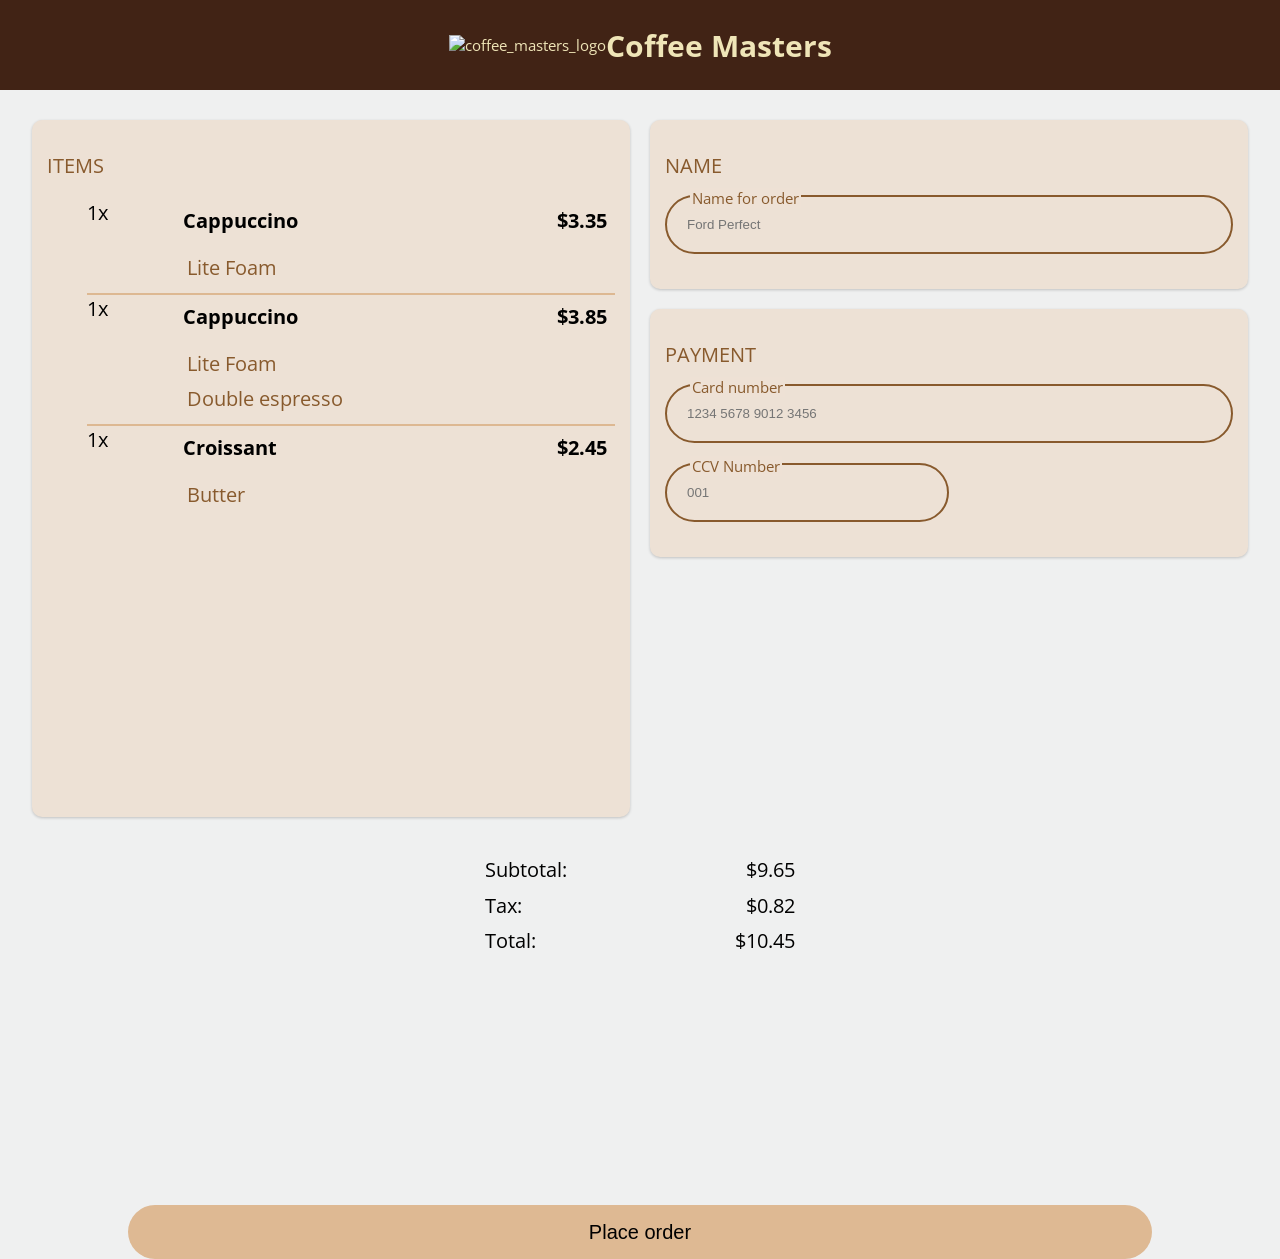
==== index.html @ 52161127 "just commit" ====
<!DOCTYPE html>
<html lang="en">

<head>
    <meta charset="UTF-8">
    <meta http-equiv="X-UA-Compatible" content="IE=edge">
    <meta name="viewport" content="width=device-width, initial-scale=1.0">
    <title>Checkout</title>
    <link rel="stylesheet" href="style.css">
    </link>
    <link rel="preconnect" href="https://fonts.googleapis.com" />
    <link rel="preconnect" href="https://fonts.gstatic.com" crossorigin />
    <link href="https://fonts.googleapis.com/css2?family=Open+Sans:wght@400;700&display=swap" rel="stylesheet" />

</head>

<body class="checkout-page">

    <header>
        <img class="app-logo" src="https://btholt.github.io/complete-intro-to-web-dev-v3/images/coffee_masters_logo.png"
            alt="coffee_masters_logo">
        <h1 class="app-name">Coffee Masters</h1>
    </header>

    <main class="checkout-form">

        <form class="items-container box">
            <h2 class="box-title">ITEMS</h2>
            <ul class="items">
                <li class="item">
                    <div class="item-quantity">1x</div>
                    <div class="item-name">Cappuccino</div>
                    <div class="item-price">$3.35</div>
                    <ul class="item-attributes-list">
                        <li class="item-attribute">Lite Foam</li>
                    </ul>
                </li>
                <li class="item">
                    <div class="item-quantity">1x</div>
                    <div class="item-name">Cappuccino</div>
                    <div class="item-price">$3.85</div>
                    <ul class="item-attributes-list">
                        <li class="item-attribute">Lite Foam</li>
                        <li class="item-attribute">Double espresso</li>
                    </ul>
                </li>
                <li class="item">
                    <div class="item-quantity">1x</div>
                    <div class="item-name">Croissant</div>
                    <div class="item-price">$2.45</div>
                    <ul class="item-attributes-list">
                        <li class="item-attribute">Butter</li>
                    </ul>

                </li>
            </ul>
        </form>

        <div class="name-container box">
            <h2 class="box-title">NAME</h2>
            <div class="input-group">
                <label for="name-for-order" class="name-for-order label">Name for order</label>
                <input id="name-for-order" class="name-for-order input" type="text" placeholder="Ford Perfect" />
            </div>
        </div>
        <div class="payment">
            <div class="payment-container box">
                <h2 class="box-title">PAYMENT</h2>
                <div class="input-group">
                    <label for="card-number" class="card-number label">Card number</label>
                    <input id="card-number" class="card-number input" type="number" placeholder="1234 5678 9012 3456" />
                </div>

                <div class="input-group half-width">
                    <label for="ccv-number" class="ccv-number label">CCV Number</label>
                    <input type="number" class="ccv-number input" placeholder="001" maxlength="3" />
                </div>
            </div>
        </div>
        <table class="checkout-container">

            <tr class="checkout-container-item">
                <th scope="row" class="checkout-container-item-text">Subtotal</th>
                <td class="checkout-container-item-quantity">9.65</td>
            </tr>

            <tr class="checkout-container-item">
                <th scope="row" class="checkout-container-item-text">Tax</th>
                <td class="checkout-container-item-quantity">0.82</td>
            </tr>

            <tr class="checkout-container-item">
                <th scope="row" class="checkout-container-item-text">Total</th>
                <td class="checkout-container-item-quantity">10.45</td>
            </tr>

        </table>

    </main>


    <button class="place-order" type="button">Place order</button>


</body>


</html>
---- style.css ----
/* Reset Styles */

html {
    height: 100%;
}

* {
    box-sizing: border-box;
}

img,
video,
object {
    max-width: 100%;
    max-height: 100%;
}

/* css Variables */

:root {
    --container-bg-color: #EDE1D5;
    --box-bg-color: #EEE1D5;
}


body {
    margin: 0;
    padding: 0;
    background-color: #EFF0F0;
    font-family: 'Open Sans', sans-serif;
    font-size: 20px;
}

/* Grid Layouts */

.checkout-page {
    row-gap: 30px;
    column-gap: 30px;
    display: grid;
    grid-template-areas:
        "header   header"
        "main main"
        "place-order  place-order";

}

.checkout-form {
    display: grid;
    grid-template-areas:
        "items-container      name-container"
        "items-container      payment-container"
        "checkout-container   checkout-container";
    grid-template-rows: 1fr 4fr 1fr;
    margin: 0 auto;
    width: 95%;
    height: 80%;
}

header {
    display: flex;
    justify-content: center;
    align-items: center;
    grid-area: header;
    background-color: #412315;
    border: none;
    text-align: center;
    font-weight: normal;
    font-size: 15px;
    color: #EFE5B7;
    height: 10vh;
    padding: 10px 0 10px 0;

}

.logo {
    height: 15px;
    position: relative;
    top: 10px;
}

main {
    grid-area: main;
    display: grid;
    grid-template-columns: 1fr 1fr;
    row-gap: 20px;
    column-gap: 20px;
}

/* Direct Child Syntax */
body>main>form>ul>li {
    display: flex;
}

.box {
    background-color: var(--box-bg-color);
    border-radius: 5px;
    box-shadow: 0 1px 3px rgb(0 0 0 / 0.2);
    padding: 15px 15px 15px 15px;
}

.box-title {
    color: #885a2d;
    font-weight: normal;
    font-size: 20px;
}

/* Items Container*/

.items-container {
    grid-area: items-container;
    background-color: var(--container-bg-color);
    border-radius: 10px;
}

.item {
    border-bottom: 2px solid #DDB892;
    display: grid;
    grid-template-areas:
        "quantity name price"
        "quantity attribute price";
    grid-template-columns: 1fr 4fr 1fr;

}

.item:last-child {
    border-bottom: none;
}

.item-quantity {
    grid-area: quantity;
}

.item-name {
    grid-area: name;
    font-weight: bold;
    padding: 8px;

}

.item-price {
    grid-area: price;
    margin-left: auto;
    font-weight: bold;
    padding: 8px;
}

.item-attributes-list {
    list-style: none;
    padding: 8px;
}

.item-attribute {
    grid-area: attribute;
    color: #885a2d;
    padding: 4px;
}

/* Name&Payment container layout*/


.name-container {
    grid-area: name-container;
    background-color: var(--container-bg-color);
    border-radius: 10px;
}

.payment-container {
    grid-area: payment-container;
    background-color: var(--container-bg-color);
    border-radius: 10px;
}

.input-group {
    position: relative;
    display: inline-block;
    width: 100%;
}

.input {
    background-color: rgba(0, 0, 0, 0);
    border: 2px #885a2d solid;
    padding: 20px;
    border-radius: 100px;
    width: 100%;
    margin-bottom: 20px;
}

.half-width {
    width: 50%;
}


.label {
    background-color: var(--box-bg-color);
    color: #885a2d;
    font-size: 15px;
    position: absolute;
    left: 25px;
    top: -7px;
    padding: 0 2px;
}

/* Chechout container*/

.checkout-container {
    grid-area: checkout-container;
    margin: 1vh 50vh 0 50vh;
    padding: 5px 0;


}

.checkout-container-item-text {
    font-weight: normal;
}

.checkout-container-item-text:last-child {
    font-weight: bold;
}

.checkout-container-item-text::after {
    content: ":";
}

.checkout-container-item-quantity::before {
    content: "$"
}

.checkout-container-item-text {
    text-align: left;
    min-width: 200px;
}

.checkout-container-item-quantity {
    text-align: right;
}

/* Place order buttom */
.place-order {
    grid-area: place-order;
    background-color: #DEB993;
    border: none;
    text-align: center;
    border-radius: 3vh;
    margin: 0 10%;
    padding: 10px 0 10px 0;
    height: 6vh;
    font-size: 20px;
}
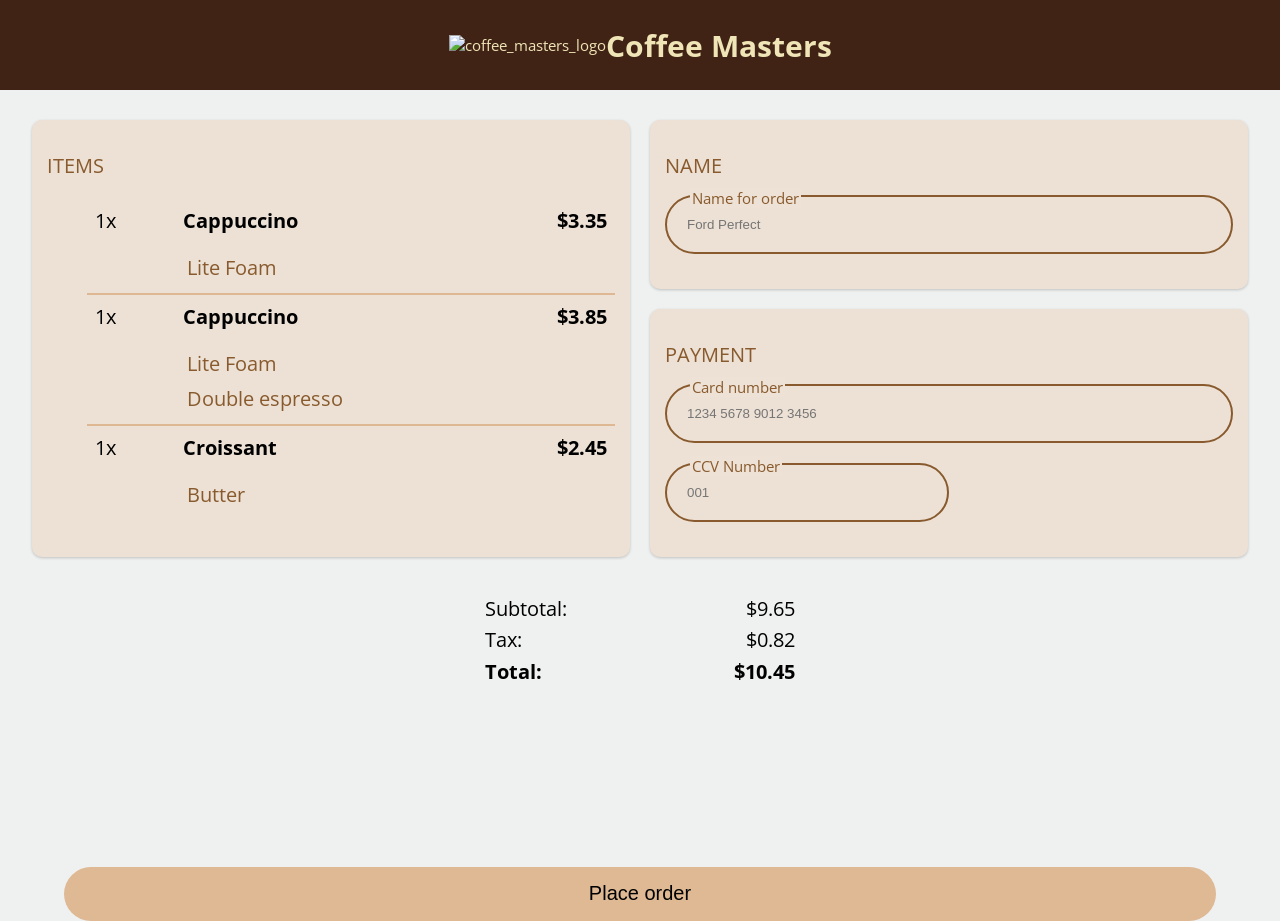
==== commit a8c376e3: "Ultimate layout" ====
--- a/index.html
+++ b/index.html
@@ -90,8 +90,8 @@
             </tr>
 
             <tr class="checkout-container-item">
-                <th scope="row" class="checkout-container-item-text">Total</th>
-                <td class="checkout-container-item-quantity">10.45</td>
+                <th scope="row" class="checkout-container-item-text bold-thtd">Total</th>
+                <td class="checkout-container-item-quantity bold-thtd">10.45</td>
             </tr>
 
         </table>
--- a/style.css
+++ b/style.css
@@ -12,7 +12,7 @@
 video,
 object {
     max-width: 100%;
-    max-height: 100%;
+    max-height: 50%;
 }
 
 /* css Variables */
@@ -50,7 +50,7 @@
         "items-container      name-container"
         "items-container      payment-container"
         "checkout-container   checkout-container";
-    grid-template-rows: 1fr 4fr 1fr;
+    grid-template-rows: 1fr 2fr 1fr;
     margin: 0 auto;
     width: 95%;
     height: 80%;
@@ -128,6 +128,7 @@
 
 .item-quantity {
     grid-area: quantity;
+    padding: 8px;
 }
 
 .item-name {
@@ -235,6 +236,11 @@
     text-align: right;
 }
 
+.bold-thtd {
+    font-weight: bold;
+}
+
+
 /* Place order buttom */
 .place-order {
     grid-area: place-order;
@@ -242,7 +248,7 @@
     border: none;
     text-align: center;
     border-radius: 3vh;
-    margin: 0 10%;
+    margin: 0 5%;
     padding: 10px 0 10px 0;
     height: 6vh;
     font-size: 20px;
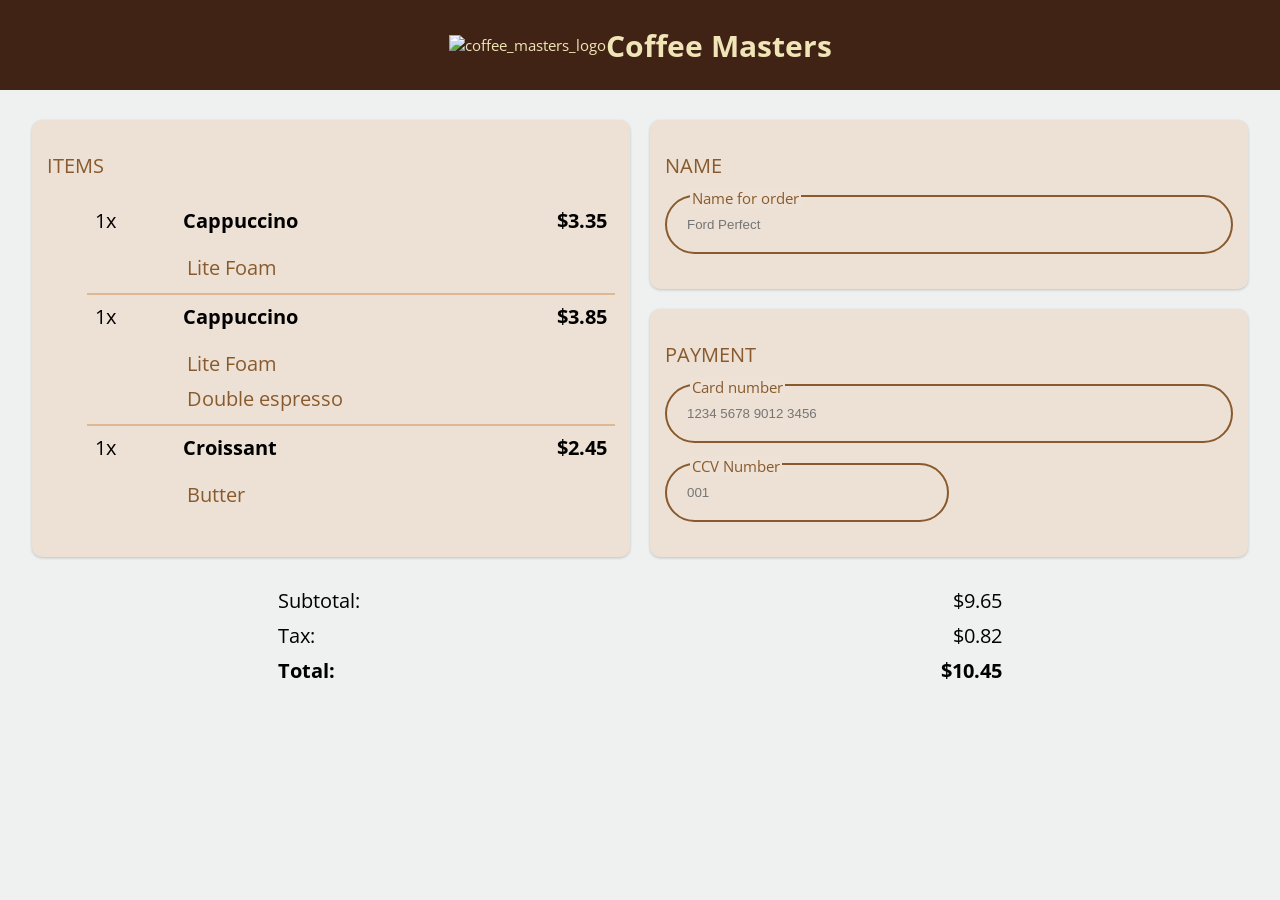
==== commit 960fe3ac: "Design Responsive" ====
--- a/index.html
+++ b/index.html
@@ -99,7 +99,9 @@
     </main>
 
 
-    <button class="place-order" type="button">Place order</button>
+    <div class="mobile-only flex-central">
+        <button class="place-order" type="button">Place order</button>
+    </div>
 
 
 </body>
--- a/style.css
+++ b/style.css
@@ -205,7 +205,7 @@
 
 .checkout-container {
     grid-area: checkout-container;
-    margin: 1vh 50vh 0 50vh;
+    margin: 0 20%;
     padding: 5px 0;
 
 
@@ -252,4 +252,48 @@
     padding: 10px 0 10px 0;
     height: 6vh;
     font-size: 20px;
+}
+
+
+/* Small devices */
+@media screen and (max-width: 767px) {
+
+
+    body.checkout-page,
+    main.checkout-form {
+        display: block;
+    }
+
+    .flex-central {
+        display: flex;
+        justify-content: center;
+    }
+
+    .place-order {
+        padding: 10px;
+    }
+
+    .checkout-form .items-container,
+    .checkout-form .name-container,
+    .checkout-form .payment-container {
+        margin: 1rem;
+    }
+
+
+}
+
+/* Medium-Large devices */
+@media screen and (min-width: 768px) {
+    .mobile-only {
+        display: none;
+    }
+
+}
+
+/* Very Large Devices */
+@media screen and (min-width: 1400px) {
+    .checkout-form {
+        width: 80%;
+    }
+
 }
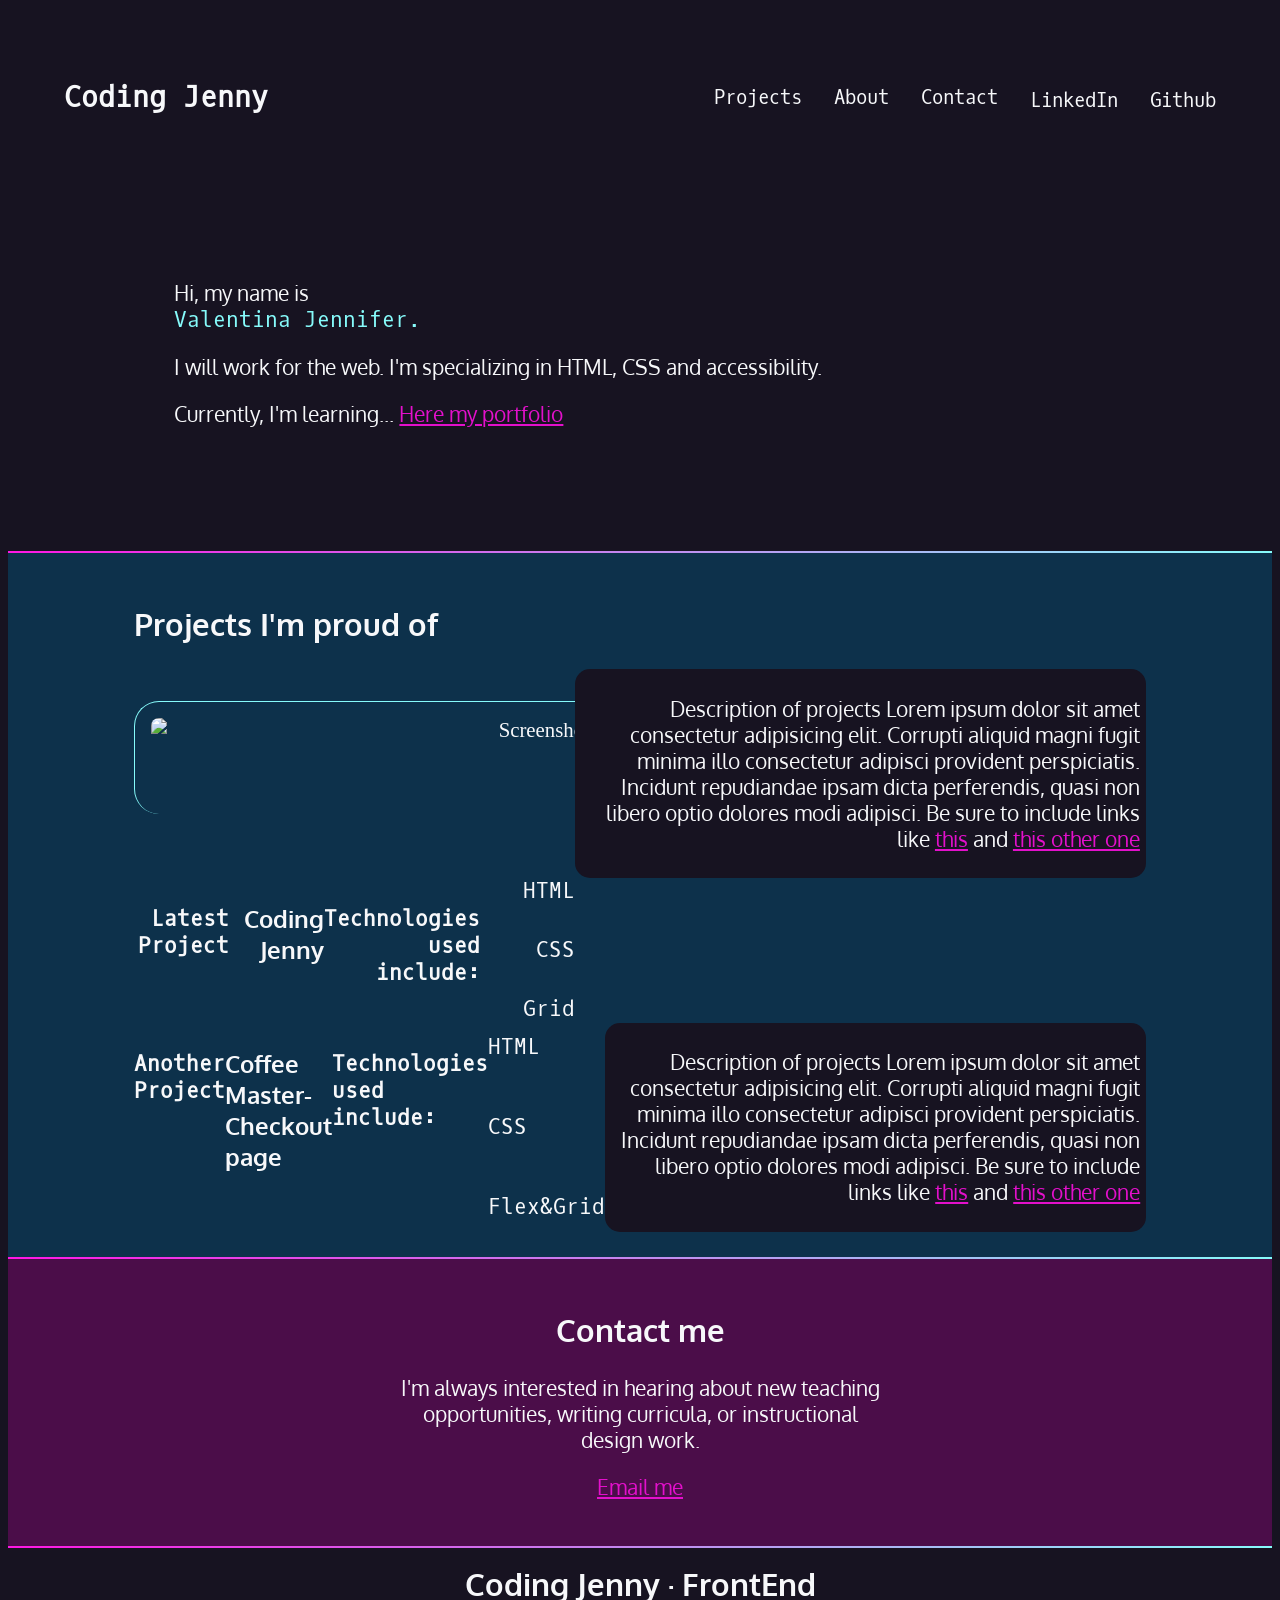
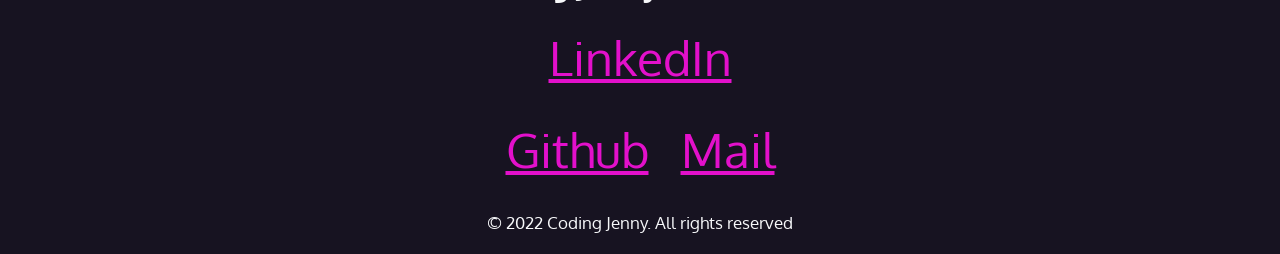
==== commit 4aa4f0f3: "folder check and grid started" ====
--- a/index.html
+++ b/index.html
@@ -5,106 +5,156 @@
     <meta charset="UTF-8">
     <meta http-equiv="X-UA-Compatible" content="IE=edge">
     <meta name="viewport" content="width=device-width, initial-scale=1.0">
-    <title>Checkout</title>
-    <link rel="stylesheet" href="style.css">
+    <title>codingjenny</title>
+    <link rel="stylesheet" href="portfolioexercise.css">
     </link>
     <link rel="preconnect" href="https://fonts.googleapis.com" />
     <link rel="preconnect" href="https://fonts.gstatic.com" crossorigin />
-    <link href="https://fonts.googleapis.com/css2?family=Open+Sans:wght@400;700&display=swap" rel="stylesheet" />
+    <link href="https://fonts.googleapis.com/css2?family=Oxygen&family=Oxygen+Mono&display=swap" rel="stylesheet" />
+    <script src="https://kit.fontawesome.com/62a38ec1a6.js" crossorigin="anonymous"></script>
 
 </head>
 
-<body class="checkout-page">
+<body>
+    <header>
+        <nav class="navbar">
+            <ul class="navbar-list">
+                <li>
+                    <h1 class="navbar-title a"> <a href="portfolioexercise.html">
+                            <span class="fas fa-code" aria-hidden="true"></span>
+                            <span>Coding Jenny</span>
+                        </a> </h1>
+                </li>
 
-    <header>
-        <img class="app-logo" src="https://btholt.github.io/complete-intro-to-web-dev-v3/images/coffee_masters_logo.png"
-            alt="coffee_masters_logo">
-        <h1 class="app-name">Coffee Masters</h1>
+                <br class="sm-only" />
+
+                <li><a class="b" href="">Projects</a></li>
+                <li><a class="c" href="">About</a></li>
+                <li><a class="d" href="">Contact</a></li>
+
+                <br class="sm-only" />
+
+                <li><a class="e" href="https://www.linkedin.com/in/jennifer-valentina-carpanese-2228b238/"><span
+                            class="fab fa-linkedin" aria-hidden="true"></span>
+                        <span class="sr-only">LinkedIn</span></a></li>
+                <li><a class="f" href="https://github.com/coding-jenny"><span class="fab fa-github-square"
+                            aria-hidden="true"></span>
+                        <span class="sr-only">Github</span></a></li>
+
+            </ul>
+
+        </nav>
     </header>
+    <main>
+        <section class="intro-box">
+            <p class="intro">
+                Hi, my name is <br> <span class="intro-name"> Valentina Jennifer. </span>
+            </p>
+            <p> I will work for the web.
 
-    <main class="checkout-form">
+                I'm specializing in HTML, CSS and accessibility.</p>
 
-        <form class="items-container box">
-            <h2 class="box-title">ITEMS</h2>
-            <ul class="items">
-                <li class="item">
-                    <div class="item-quantity">1x</div>
-                    <div class="item-name">Cappuccino</div>
-                    <div class="item-price">$3.35</div>
-                    <ul class="item-attributes-list">
-                        <li class="item-attribute">Lite Foam</li>
+            <p> Currently, I'm learning... <a href="">Here my portfolio</a>
+
+            </p>
+        </section>
+
+        <div class="gradient"></div>
+        <div class="projects-div">
+            <section class="projects">
+                <h2 class="projects-h2"> Projects I'm proud of</h2>
+                <article>
+                    <h4>Latest Project</h4>
+                    <h3>Coding Jenny </h3>
+                    <div class="projects-box">
+                        <p>
+                            Description of projects Lorem ipsum dolor sit amet consectetur adipisicing elit. Corrupti
+                            aliquid
+                            magni fugit minima illo consectetur adipisci provident perspiciatis. Incidunt repudiandae
+                            ipsam
+                            dicta perferendis, quasi non libero optio dolores modi adipisci.
+                            Be sure to include links like <a href="#">this</a> and <a href="#">this other one</a> </p>
+                    </div>
+                    <h4>Technologies used include:
+                    </h4>
+                    <ul class="tecnologies-list">
+                        <li>HTML</li>
+                        <li>CSS</li>
+                        <li>Grid</li>
                     </ul>
-                </li>
-                <li class="item">
-                    <div class="item-quantity">1x</div>
-                    <div class="item-name">Cappuccino</div>
-                    <div class="item-price">$3.85</div>
-                    <ul class="item-attributes-list">
-                        <li class="item-attribute">Lite Foam</li>
-                        <li class="item-attribute">Double espresso</li>
-                    </ul>
-                </li>
-                <li class="item">
-                    <div class="item-quantity">1x</div>
-                    <div class="item-name">Croissant</div>
-                    <div class="item-price">$2.45</div>
-                    <ul class="item-attributes-list">
-                        <li class="item-attribute">Butter</li>
+                    <img src="https://lh3.googleusercontent.com/rPcFzL34IyX0WUvk9E2Ic1dAJk3mY8CtU96shrj-kqPTDkHu4dm7dyndT4kUdK59gfPx3Ai0OE4q1ebEJytL8-RvwspwI_8pp1qiTCCLKPYecvxqx_gBCiU8V3uTu05Xc-Lqore_XTg=w2400"
+                        alt="Screenshot of the page">
+
+                </article>
+
+                <article class="reverse-article">
+                    <h4>Another Project</h4>
+                    <h3>Coffee Master- Checkout page </h3>
+                    <div class="projects-box">
+                        <p>
+                            Description of projects Lorem ipsum dolor sit amet consectetur adipisicing elit. Corrupti
+                            aliquid
+                            magni fugit minima illo consectetur adipisci provident perspiciatis. Incidunt repudiandae
+                            ipsam
+                            dicta perferendis, quasi non libero optio dolores modi adipisci.
+                            Be sure to include links like <a href="#">this</a> and <a href="#">this other one</a> </p>
+                    </div>
+                    <h4>Technologies used include:
+                    </h4>
+                    <ul class="tecnologies-list">
+                        <li>HTML</li>
+                        <li>CSS</li>
+                        <li>Flex&Grid</li>
                     </ul>
 
-                </li>
-            </ul>
-        </form>
 
-        <div class="name-container box">
-            <h2 class="box-title">NAME</h2>
-            <div class="input-group">
-                <label for="name-for-order" class="name-for-order label">Name for order</label>
-                <input id="name-for-order" class="name-for-order input" type="text" placeholder="Ford Perfect" />
-            </div>
+                </article>
+
+            </section>
         </div>
-        <div class="payment">
-            <div class="payment-container box">
-                <h2 class="box-title">PAYMENT</h2>
-                <div class="input-group">
-                    <label for="card-number" class="card-number label">Card number</label>
-                    <input id="card-number" class="card-number input" type="number" placeholder="1234 5678 9012 3456" />
+        <div class="gradient"></div>
+        <div class="contact-div">
+            <section class="contact-box">
+
+                <div>
+                    <h2 class="contact-title">Contact me</h2>
+
+                    <p class="contact-text"> I'm always interested in hearing about new teaching opportunities, writing
+                        curricula,
+                        or instructional design work.</p>
+                    <p class="contact-email"> <a href="mailto:valejenni@gmail.com ">Email me</a></p>
                 </div>
+            </section>
+        </div>
 
-                <div class="input-group half-width">
-                    <label for="ccv-number" class="ccv-number label">CCV Number</label>
-                    <input type="number" class="ccv-number input" placeholder="001" maxlength="3" />
-                </div>
-            </div>
-        </div>
-        <table class="checkout-container">
 
-            <tr class="checkout-container-item">
-                <th scope="row" class="checkout-container-item-text">Subtotal</th>
-                <td class="checkout-container-item-quantity">9.65</td>
-            </tr>
-
-            <tr class="checkout-container-item">
-                <th scope="row" class="checkout-container-item-text">Tax</th>
-                <td class="checkout-container-item-quantity">0.82</td>
-            </tr>
-
-            <tr class="checkout-container-item">
-                <th scope="row" class="checkout-container-item-text bold-thtd">Total</th>
-                <td class="checkout-container-item-quantity bold-thtd">10.45</td>
-            </tr>
-
-        </table>
 
     </main>
+    <div class="gradient"></div>
+    <footer class="footer-box">
+        <h2 class="footer-title"> Coding Jenny &middot; FrontEnd</h2>
+
+        <ul class="footer-list">
+
+            <li><a href="https://www.linkedin.com/in/jennifer-valentina-carpanese-2228b238/"><span
+                        class="fab fa-linkedin" aria-hidden="true"></span>
+                    <span class="sr-only">LinkedIn</span></a></li>
+
+            <li><a href="https://github.com/coding-jenny"><span class="fab fa-github-square" aria-hidden="true"></span>
+                    <span class="sr-only">Github</span></a></li>
+
+            <li><a href="mailto:valejenni@gmail.com"><span class="fa-solid fa-envelope" aria-hidden="true"></span>
+                    <span class="sr-only">Mail</span></a></li>
 
 
-    <div class="mobile-only flex-central">
-        <button class="place-order" type="button">Place order</button>
-    </div>
 
+
+        </ul>
+
+        <p> <small> &copy; 2022 Coding Jenny. All rights reserved </small></p>
+
+    </footer>
 
 </body>
 
-
 </html>
--- a/portfolioexercise.css
+++ b/portfolioexercise.css
@@ -0,0 +1,273 @@
+/*root and var declared*/
+:root {
+    --black: #171321;
+    --dkblue: #0d314b;
+    --plum: #4b0d49;
+    --hotmag: #ff17e4;
+    --magenta: #e310cb;
+    --aqua: #86fbfb;
+    --white: #f7f8fa;
+    --font-size: 1.3rem;
+    --mono: "Oxygen mono", monospace;
+    --sans: Oxygen, sans-serif;
+}
+
+/*border box model*/
+html {
+    box-sizing: border-box;
+}
+
+
+
+/* generic styles for the page */
+
+nav ul {
+    list-style: none;
+    margin: 0;
+    padding: 0;
+    list-style-type: none;
+    display: flex;
+    flex-flow: row wrap;
+    align-items: center;
+    gap: 2rem;
+}
+
+nav li:first-child {
+    margin-right: auto;
+}
+
+nav {
+    font-family: var(--mono);
+    font-size: 90%;
+    padding: 1rem;
+    margin: 40px;
+}
+
+nav h1 a {
+    font-weight: var(--sans);
+}
+
+nav [class*="fa-"] {
+    font-size: 150%;
+    color: var(--aqua);
+}
+
+nav h1 [class*="fa-"] {
+    font-size: 100%;
+    color: var(--aqua);
+}
+
+nav a {
+    color: var(--white);
+    text-decoration: none;
+}
+
+
+
+
+body {
+    background-color: var(--black);
+    color: var(--white);
+    font-size: var(--font-size);
+
+}
+
+
+
+a {
+    color: var(--magenta);
+}
+
+
+
+.intro-box {
+    margin: 40px;
+    padding: 5% 10%;
+
+
+
+}
+
+.intro-name {
+    color: var(--aqua);
+    font-family: var(--mono);
+}
+
+/* Projects section*/
+
+h4 {
+    font-family: var(--mono);
+}
+
+h2,
+h3,
+p {
+    font-family: var(--sans);
+}
+
+.projects-div {
+    background-color: var(--dkblue);
+
+}
+
+.projects-box {
+    background-color: var(--black);
+    padding: 1%;
+    border-radius: 15px;
+}
+
+.projects {
+    padding: 2% 10%;
+    text-align: right;
+}
+
+.projects-h2 {
+    text-align: left;
+}
+
+.tecnologies-list {
+    list-style: none;
+    margin: 0;
+    padding: 0;
+    list-style-type: none;
+    display: flex;
+    flex-flow: row wrap;
+    align-items: center;
+    justify-content: right;
+    gap: 2rem;
+    font-family: var(--mono);
+}
+
+article.reverse-article {
+    text-align: left;
+}
+
+.reverse-article ul {
+    justify-content: left;
+}
+
+img {
+    margin: 2rem 0 4rem 0;
+    padding: 1rem;
+    border-left: 1px solid var(--aqua);
+    border-top: 1px solid var(--aqua);
+    border-radius: 25px;
+    width: 100%;
+}
+
+
+/*Gradient*/
+
+.gradient {
+    background: linear-gradient(90deg, #ff17e4 0%, #86fbfb 100%);
+    height: 2px;
+}
+
+/*Contact box*/
+
+.contact-div {
+    background-color: var(--plum);
+}
+
+.contact-box {
+    background-color: var(--plum);
+    color: var(--white);
+    text-align: center;
+    padding: 2%;
+    margin: 0 auto;
+    max-width: 500px;
+}
+
+.contact-email {
+    color: var(--magenta);
+
+}
+
+/* Footer*/
+
+footer {
+    margin: 0 auto;
+    width: 400px;
+    text-align: center;
+
+}
+
+.footer-title {
+    font-family: var(--sans);
+    margin: 1rem;
+
+}
+
+
+footer ul {
+
+    list-style: none;
+    display: flex;
+    flex-flow: row wrap;
+    align-items: center;
+    justify-content: center;
+    gap: 2rem;
+    padding: 2%;
+    font-size: 3rem;
+    font-family: var(--sans);
+    margin: 1rem;
+
+}
+
+
+
+
+
+
+/* Small devices */
+@media screen and (max-width: 820px) {
+
+    nav {
+        margin: 0 auto;
+        align-content: center;
+    }
+
+    nav ul {
+
+        display: block;
+        margin: 0 auto;
+        text-align: center;
+
+    }
+
+    nav ul li {
+        display: inline-block;
+    }
+
+}
+
+@media screen and (min-width: 821px) {
+
+    .sm-only {
+        display: none
+    }
+
+}
+
+@media screen and (min-width:800px) {
+    article {
+        display: grid;
+        grid-template-columns: repeat(10, 1fr);
+    }
+
+    .projects img {
+        grid-column: 1/6;
+        grid-row: 1/2;
+    }
+
+    .projects-box {
+        grid-column: 5/11;
+        grid-row: 1/2;
+        order: 2;
+        text-align: right;
+    }
+
+    .tecnologies-list {
+        justify-content: flex-end;
+    }
+}
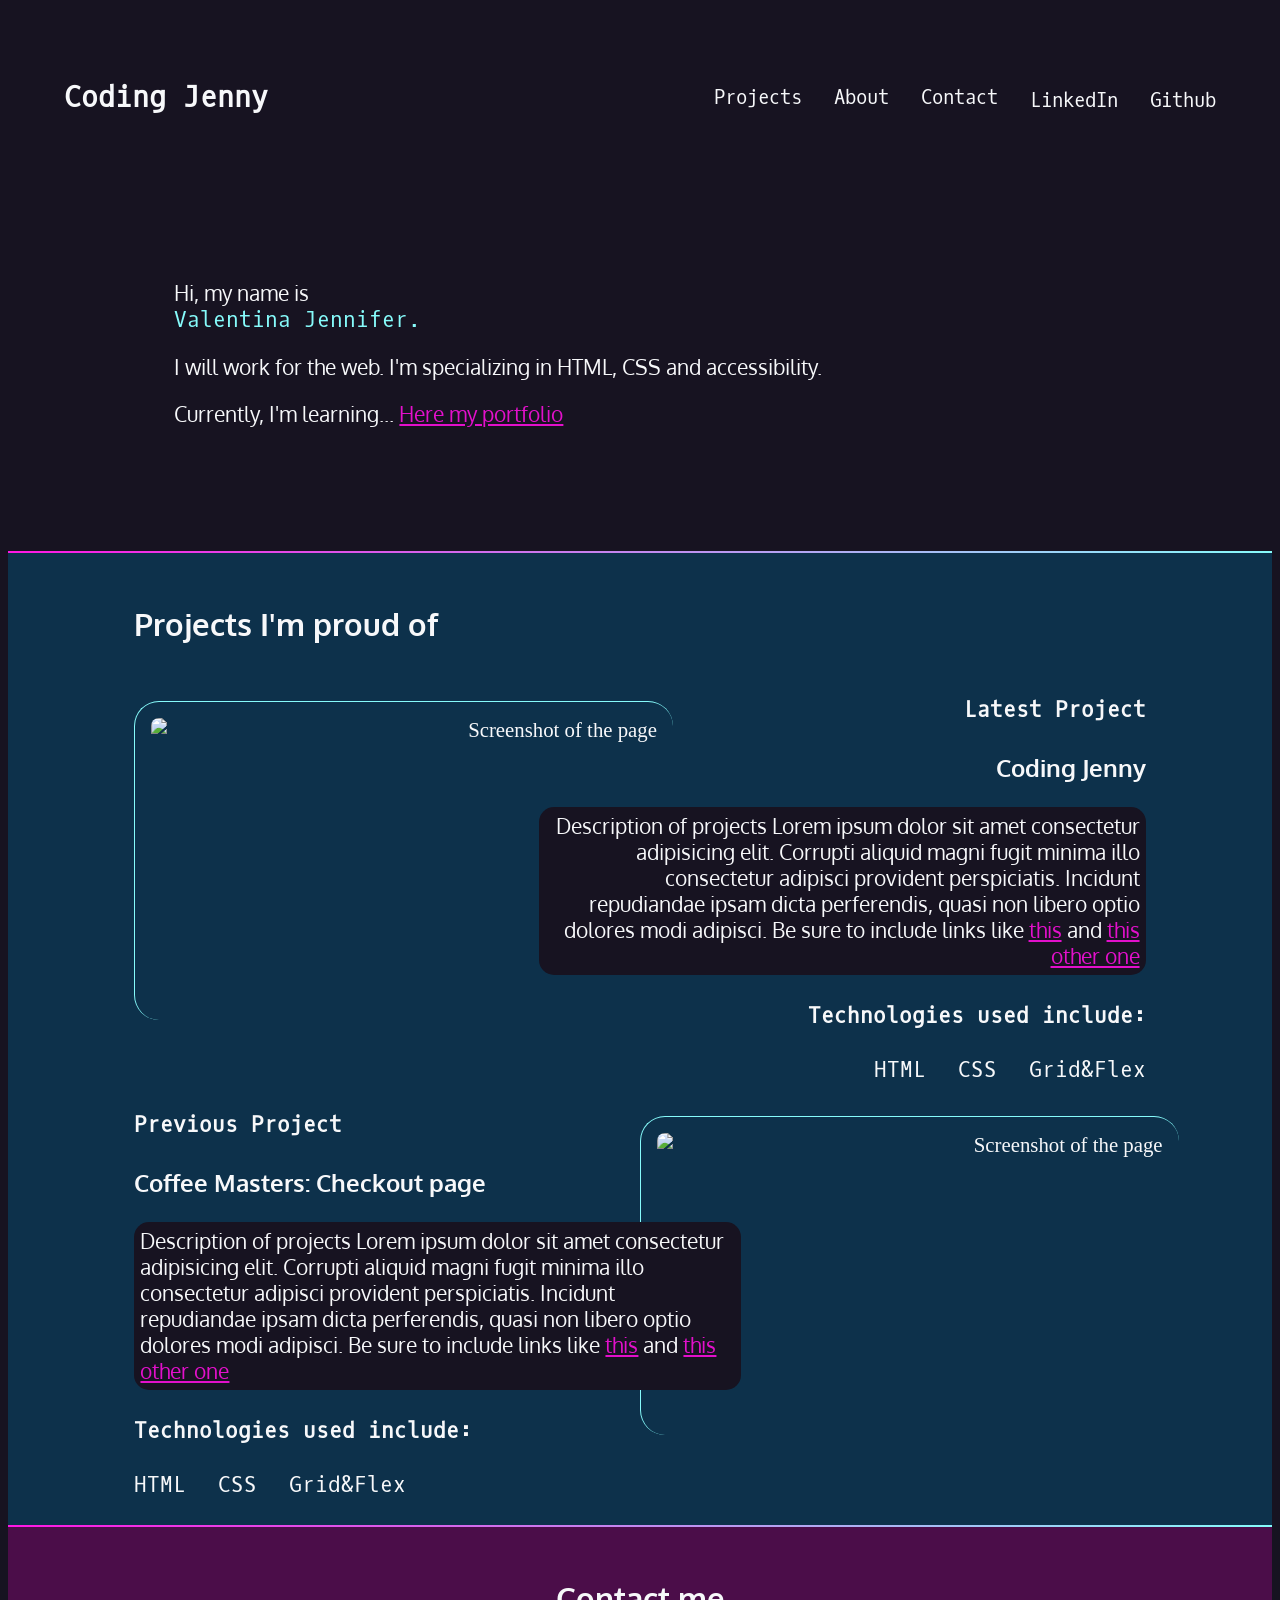
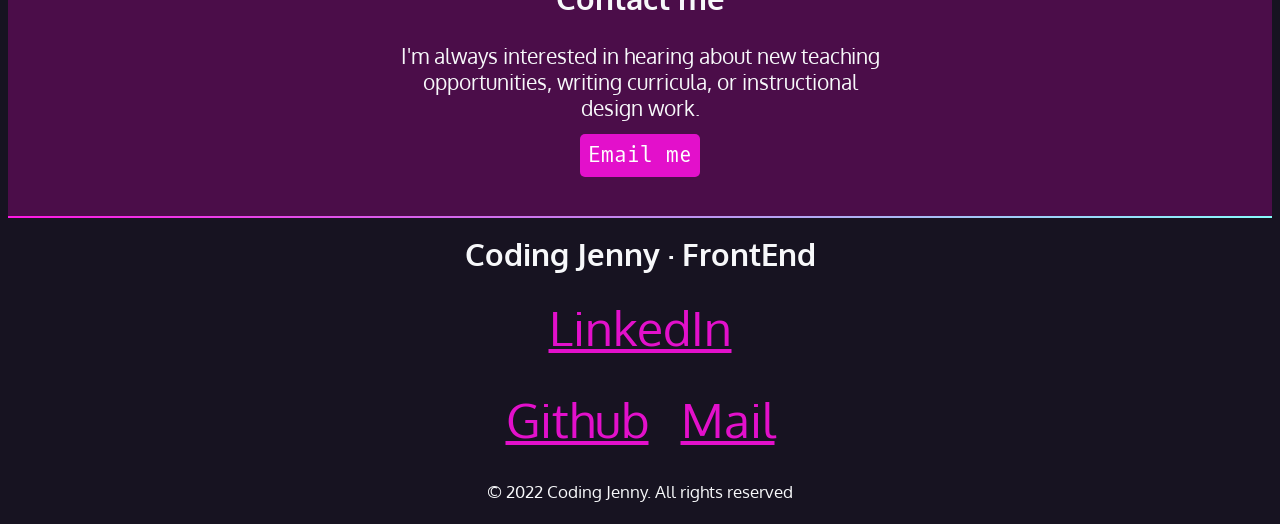
==== commit 758dda12: "Layout projects section with grid" ====
--- a/index.html
+++ b/index.html
@@ -60,52 +60,58 @@
         </section>
 
         <div class="gradient"></div>
-        <div class="projects-div">
+        <div class="blue-div">
             <section class="projects">
                 <h2 class="projects-h2"> Projects I'm proud of</h2>
                 <article>
-                    <h4>Latest Project</h4>
-                    <h3>Coding Jenny </h3>
-                    <div class="projects-box">
-                        <p>
+                    <div class="project">
+                        <h4>Latest Project</h4>
+                        <h3>Coding Jenny </h3>
+
+                        <p class="projects-box">
                             Description of projects Lorem ipsum dolor sit amet consectetur adipisicing elit. Corrupti
                             aliquid
                             magni fugit minima illo consectetur adipisci provident perspiciatis. Incidunt repudiandae
                             ipsam
                             dicta perferendis, quasi non libero optio dolores modi adipisci.
                             Be sure to include links like <a href="#">this</a> and <a href="#">this other one</a> </p>
+
+                        <h4>Technologies used include:
+                        </h4>
+                        <ul class="tecnologies-list">
+                            <li>HTML</li>
+                            <li>CSS</li>
+                            <li>Grid&Flex</li>
+                        </ul>
                     </div>
-                    <h4>Technologies used include:
-                    </h4>
-                    <ul class="tecnologies-list">
-                        <li>HTML</li>
-                        <li>CSS</li>
-                        <li>Grid</li>
-                    </ul>
                     <img src="https://lh3.googleusercontent.com/rPcFzL34IyX0WUvk9E2Ic1dAJk3mY8CtU96shrj-kqPTDkHu4dm7dyndT4kUdK59gfPx3Ai0OE4q1ebEJytL8-RvwspwI_8pp1qiTCCLKPYecvxqx_gBCiU8V3uTu05Xc-Lqore_XTg=w2400"
                         alt="Screenshot of the page">
 
                 </article>
 
                 <article class="reverse-article">
-                    <h4>Another Project</h4>
-                    <h3>Coffee Master- Checkout page </h3>
-                    <div class="projects-box">
-                        <p>
+                    <div class="project">
+                        <h4>Previous Project</h4>
+                        <h3>Coffee Masters: Checkout page </h3>
+
+                        <p class="projects-box">
                             Description of projects Lorem ipsum dolor sit amet consectetur adipisicing elit. Corrupti
                             aliquid
                             magni fugit minima illo consectetur adipisci provident perspiciatis. Incidunt repudiandae
                             ipsam
                             dicta perferendis, quasi non libero optio dolores modi adipisci.
                             Be sure to include links like <a href="#">this</a> and <a href="#">this other one</a> </p>
+
+                        <h4>Technologies used include:
+                        </h4>
+                        <ul class="tecnologies-list">
+                            <li>HTML</li>
+                            <li>CSS</li>
+                            <li>Grid&Flex</li>
+                        </ul>
                     </div>
-                    <h4>Technologies used include:
-                    </h4>
-                    <ul class="tecnologies-list">
-                        <li>HTML</li>
-                        <li>CSS</li>
-                        <li>Flex&Grid</li>
-                    </ul>
+                    <img src="https://lh3.googleusercontent.com/rPcFzL34IyX0WUvk9E2Ic1dAJk3mY8CtU96shrj-kqPTDkHu4dm7dyndT4kUdK59gfPx3Ai0OE4q1ebEJytL8-RvwspwI_8pp1qiTCCLKPYecvxqx_gBCiU8V3uTu05Xc-Lqore_XTg=w2400"
+                        alt="Screenshot of the page">
 
 
                 </article>
@@ -122,7 +128,7 @@
                     <p class="contact-text"> I'm always interested in hearing about new teaching opportunities, writing
                         curricula,
                         or instructional design work.</p>
-                    <p class="contact-email"> <a href="mailto:valejenni@gmail.com ">Email me</a></p>
+                    <p class="contact-email"> <a class="button" href="mailto:valejenni@gmail.com">Email me </a></p>
                 </div>
             </section>
         </div>
@@ -130,7 +136,8 @@
 
 
     </main>
-    <div class="gradient"></div>
+    <div class="gradient">
+    </div>
     <footer class="footer-box">
         <h2 class="footer-title"> Coding Jenny &middot; FrontEnd</h2>
 
--- a/portfolioexercise.css
+++ b/portfolioexercise.css
@@ -105,7 +105,7 @@
     font-family: var(--sans);
 }
 
-.projects-div {
+.blue-div {
     background-color: var(--dkblue);
 
 }
@@ -138,13 +138,9 @@
     font-family: var(--mono);
 }
 
-article.reverse-article {
-    text-align: left;
-}
-
-.reverse-article ul {
-    justify-content: left;
-}
+
+
+
 
 img {
     margin: 2rem 0 4rem 0;
@@ -181,6 +177,20 @@
 .contact-email {
     color: var(--magenta);
 
+}
+
+.button {
+    background-color: var(--magenta);
+    color: white;
+    padding: 0.5rem;
+    border-radius: 5px;
+    text-decoration: none;
+    font-family: var(--mono);
+}
+
+.button:hover {
+    color: white;
+    background-color: var(--hotmag);
 }
 
 /* Footer*/
@@ -260,7 +270,7 @@
         grid-row: 1/2;
     }
 
-    .projects-box {
+    .project {
         grid-column: 5/11;
         grid-row: 1/2;
         order: 2;
@@ -270,4 +280,22 @@
     .tecnologies-list {
         justify-content: flex-end;
     }
+
+    /*Reverse article*/
+
+    .reverse-article .project {
+        grid-column: 1/7;
+        grid-row: 1/2;
+        order: 2;
+        text-align: left;
+    }
+
+    .reverse-article img {
+        grid-column: 6/11;
+        grid-row: 1/2;
+    }
+
+    .reverse-article .tecnologies-list {
+        justify-content: flex-start;
+    }
 }
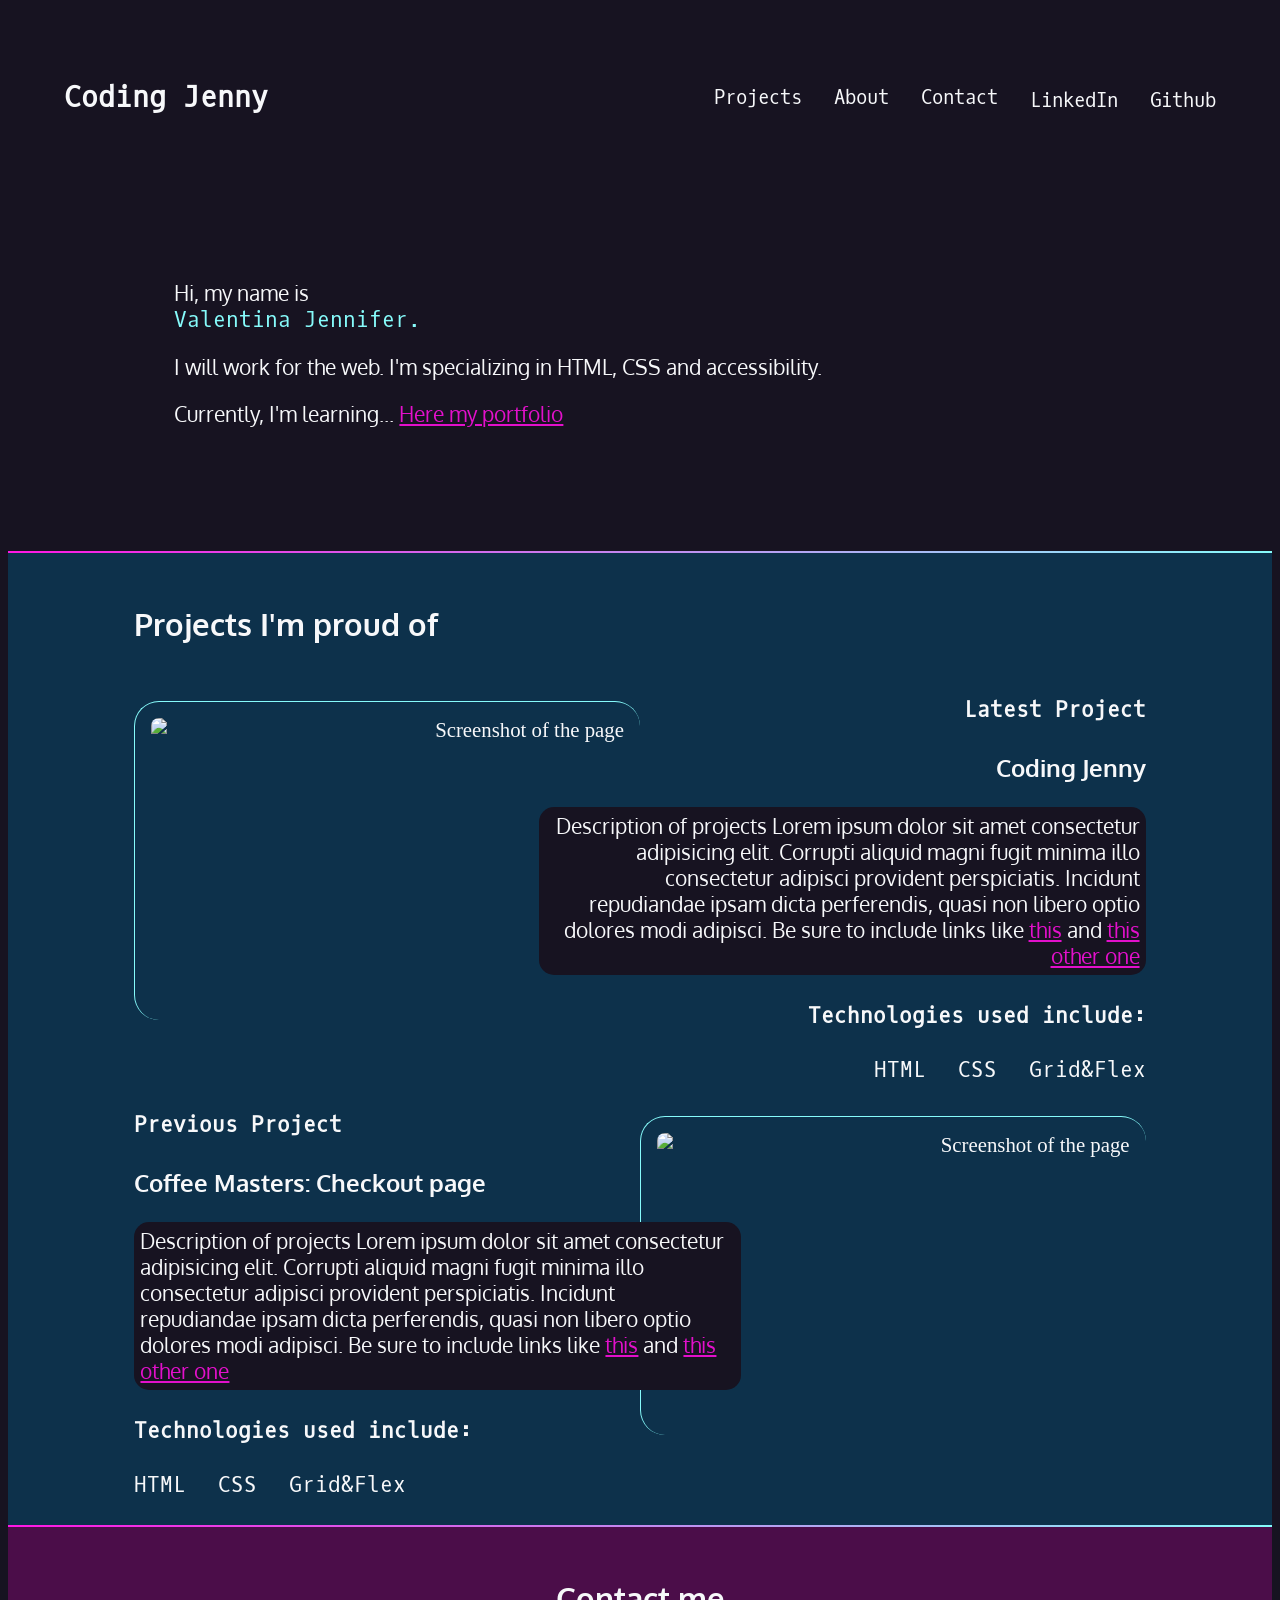
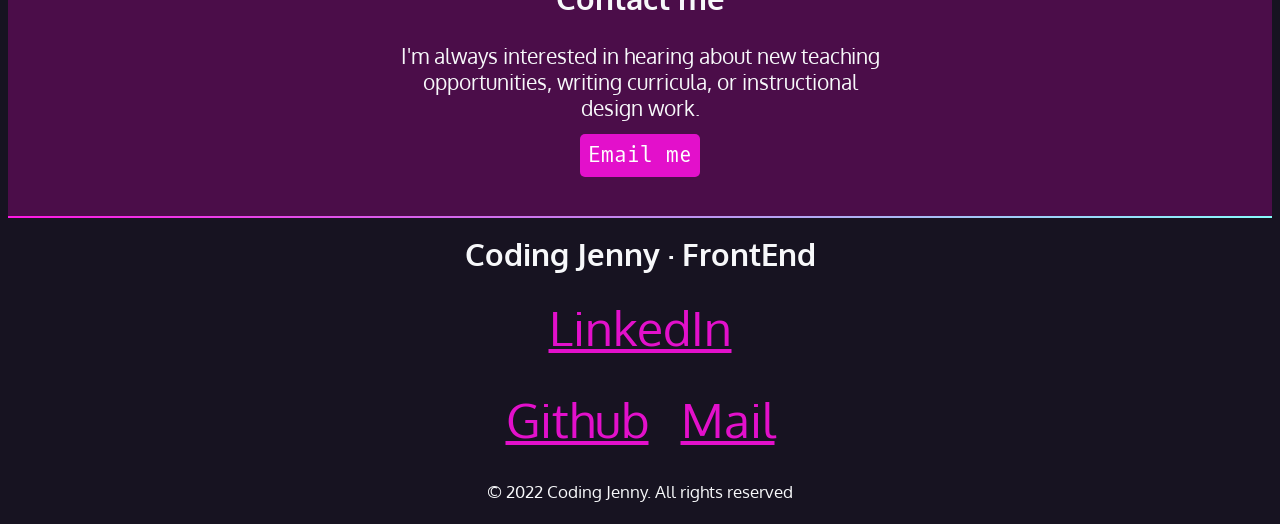
==== commit 11548cdc: "about page" ====
--- a/index.html
+++ b/index.html
@@ -5,7 +5,7 @@
     <meta charset="UTF-8">
     <meta http-equiv="X-UA-Compatible" content="IE=edge">
     <meta name="viewport" content="width=device-width, initial-scale=1.0">
-    <title>codingjenny</title>
+    <title>Coding Jenny</title>
     <link rel="stylesheet" href="portfolioexercise.css">
     </link>
     <link rel="preconnect" href="https://fonts.googleapis.com" />
@@ -28,16 +28,16 @@
 
                 <br class="sm-only" />
 
-                <li><a class="b" href="">Projects</a></li>
-                <li><a class="c" href="">About</a></li>
-                <li><a class="d" href="">Contact</a></li>
+                <li><a href="#projects">Projects</a></li>
+                <li><a href="about.html">About</a></li>
+                <li><a href="#contact-box">Contact</a></li>
 
                 <br class="sm-only" />
 
-                <li><a class="e" href="https://www.linkedin.com/in/jennifer-valentina-carpanese-2228b238/"><span
+                <li><a href="https://www.linkedin.com/in/jennifer-valentina-carpanese-2228b238/"><span
                             class="fab fa-linkedin" aria-hidden="true"></span>
                         <span class="sr-only">LinkedIn</span></a></li>
-                <li><a class="f" href="https://github.com/coding-jenny"><span class="fab fa-github-square"
+                <li><a href="https://github.com/coding-jenny"><span class="fab fa-github-square"
                             aria-hidden="true"></span>
                         <span class="sr-only">Github</span></a></li>
 
@@ -119,7 +119,7 @@
             </section>
         </div>
         <div class="gradient"></div>
-        <div class="contact-div">
+        <div class="contact-div" id="contact-box">
             <section class="contact-box">
 
                 <div>
--- a/portfolioexercise.css
+++ b/portfolioexercise.css
@@ -52,6 +52,10 @@
     color: var(--aqua);
 }
 
+nav [class*="fa-"]:hover {
+    color: var(--hotmag);
+}
+
 nav h1 [class*="fa-"] {
     font-size: 100%;
     color: var(--aqua);
@@ -78,6 +82,9 @@
     color: var(--magenta);
 }
 
+a:hover {
+    color: var(--hotmag)
+}
 
 
 .intro-box {
@@ -148,7 +155,7 @@
     border-left: 1px solid var(--aqua);
     border-top: 1px solid var(--aqua);
     border-radius: 25px;
-    width: 100%;
+    max-width: 100%;
 }
 
 
@@ -225,6 +232,13 @@
 }
 
 
+/*About page*/
+
+img.photo.photo {
+    width: 50%;
+}
+
+
 
 
 
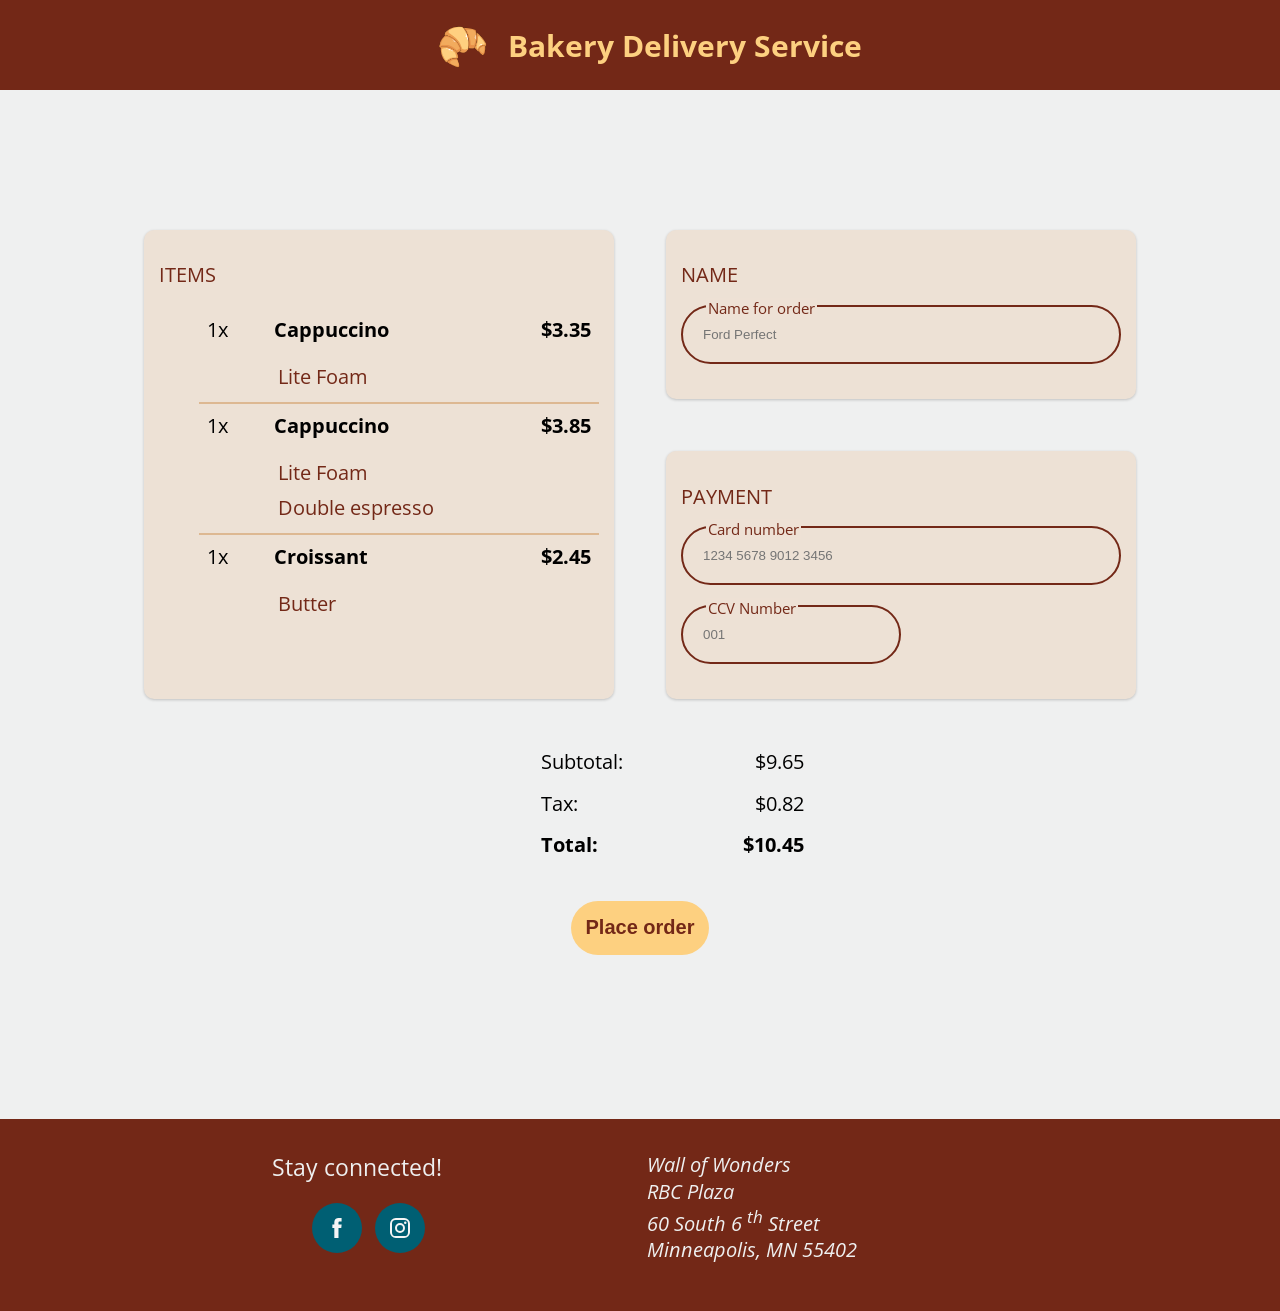
==== commit babfac7b: "first commit" ====
--- a/index.html
+++ b/index.html
@@ -5,163 +5,123 @@
     <meta charset="UTF-8">
     <meta http-equiv="X-UA-Compatible" content="IE=edge">
     <meta name="viewport" content="width=device-width, initial-scale=1.0">
-    <title>Coding Jenny</title>
-    <link rel="stylesheet" href="portfolioexercise.css">
+    <title>Checkout</title>
+    <link rel="stylesheet" href="style.css">
     </link>
     <link rel="preconnect" href="https://fonts.googleapis.com" />
     <link rel="preconnect" href="https://fonts.gstatic.com" crossorigin />
-    <link href="https://fonts.googleapis.com/css2?family=Oxygen&family=Oxygen+Mono&display=swap" rel="stylesheet" />
-    <script src="https://kit.fontawesome.com/62a38ec1a6.js" crossorigin="anonymous"></script>
+    <link href="https://fonts.googleapis.com/css2?family=Open+Sans:wght@400;700&display=swap" rel="stylesheet" />
 
 </head>
 
-<body>
+<body class="checkout-page">
+
     <header>
-        <nav class="navbar">
-            <ul class="navbar-list">
-                <li>
-                    <h1 class="navbar-title a"> <a href="portfolioexercise.html">
-                            <span class="fas fa-code" aria-hidden="true"></span>
-                            <span>Coding Jenny</span>
-                        </a> </h1>
+        <img class="app-logo" src="img/cutecroissant.png" alt="a cute croissant, the bakery logo">
+        <h1 class="app-name">Bakery Delivery Service</h1>
+    </header>
+
+    <main class="checkout-form">
+
+        <form class="items-container box">
+            <h2 class="box-title">ITEMS</h2>
+            <ul class="items">
+                <li class="item">
+                    <div class="item-quantity">1x</div>
+                    <div class="item-name">Cappuccino</div>
+                    <div class="item-price">$3.35</div>
+                    <ul class="item-attributes-list">
+                        <li class="item-attribute">Lite Foam</li>
+                    </ul>
                 </li>
+                <li class="item">
+                    <div class="item-quantity">1x</div>
+                    <div class="item-name">Cappuccino</div>
+                    <div class="item-price">$3.85</div>
+                    <ul class="item-attributes-list">
+                        <li class="item-attribute">Lite Foam</li>
+                        <li class="item-attribute">Double espresso</li>
+                    </ul>
+                </li>
+                <li class="item">
+                    <div class="item-quantity">1x</div>
+                    <div class="item-name">Croissant</div>
+                    <div class="item-price">$2.45</div>
+                    <ul class="item-attributes-list">
+                        <li class="item-attribute">Butter</li>
+                    </ul>
 
-                <br class="sm-only" />
+                </li>
+            </ul>
+        </form>
 
-                <li><a href="#projects">Projects</a></li>
-                <li><a href="about.html">About</a></li>
-                <li><a href="#contact-box">Contact</a></li>
+        <div class="name-container box">
+            <h2 class="box-title">NAME</h2>
+            <div class="input-group">
+                <label for="name-for-order" class="name-for-order label">Name for order</label>
+                <input id="name-for-order" class="name-for-order input" type="text" placeholder="Ford Perfect" />
+            </div>
+        </div>
+        <div class="payment">
+            <div class="payment-container box">
+                <h2 class="box-title">PAYMENT</h2>
+                <div class="input-group">
+                    <label for="card-number" class="card-number label">Card number</label>
+                    <input id="card-number" class="card-number input" type="number" placeholder="1234 5678 9012 3456" />
+                </div>
 
-                <br class="sm-only" />
+                <div class="input-group half-width">
+                    <label for="ccv-number" class="ccv-number label">CCV Number</label>
+                    <input type="number" class="ccv-number input" placeholder="001" maxlength="3" />
+                </div>
+            </div>
+        </div>
+        <table class="checkout-container">
 
-                <li><a href="https://www.linkedin.com/in/jennifer-valentina-carpanese-2228b238/"><span
-                            class="fab fa-linkedin" aria-hidden="true"></span>
-                        <span class="sr-only">LinkedIn</span></a></li>
-                <li><a href="https://github.com/coding-jenny"><span class="fab fa-github-square"
-                            aria-hidden="true"></span>
-                        <span class="sr-only">Github</span></a></li>
+            <tr class="checkout-container-item">
+                <th scope="row" class="checkout-container-item-text">Subtotal</th>
+                <td class="checkout-container-item-quantity">9.65</td>
+            </tr>
 
-            </ul>
+            <tr class="checkout-container-item">
+                <th scope="row" class="checkout-container-item-text">Tax</th>
+                <td class="checkout-container-item-quantity">0.82</td>
+            </tr>
 
-        </nav>
-    </header>
-    <main>
-        <section class="intro-box">
-            <p class="intro">
-                Hi, my name is <br> <span class="intro-name"> Valentina Jennifer. </span>
-            </p>
-            <p> I will work for the web.
+            <tr class="checkout-container-item">
+                <th scope="row" class="checkout-container-item-text bold-thtd">Total</th>
+                <td class="checkout-container-item-quantity bold-thtd">10.45</td>
+            </tr>
 
-                I'm specializing in HTML, CSS and accessibility.</p>
-
-            <p> Currently, I'm learning... <a href="">Here my portfolio</a>
-
-            </p>
-        </section>
-
-        <div class="gradient"></div>
-        <div class="blue-div">
-            <section class="projects">
-                <h2 class="projects-h2"> Projects I'm proud of</h2>
-                <article>
-                    <div class="project">
-                        <h4>Latest Project</h4>
-                        <h3>Coding Jenny </h3>
-
-                        <p class="projects-box">
-                            Description of projects Lorem ipsum dolor sit amet consectetur adipisicing elit. Corrupti
-                            aliquid
-                            magni fugit minima illo consectetur adipisci provident perspiciatis. Incidunt repudiandae
-                            ipsam
-                            dicta perferendis, quasi non libero optio dolores modi adipisci.
-                            Be sure to include links like <a href="#">this</a> and <a href="#">this other one</a> </p>
-
-                        <h4>Technologies used include:
-                        </h4>
-                        <ul class="tecnologies-list">
-                            <li>HTML</li>
-                            <li>CSS</li>
-                            <li>Grid&Flex</li>
-                        </ul>
-                    </div>
-                    <img src="https://lh3.googleusercontent.com/rPcFzL34IyX0WUvk9E2Ic1dAJk3mY8CtU96shrj-kqPTDkHu4dm7dyndT4kUdK59gfPx3Ai0OE4q1ebEJytL8-RvwspwI_8pp1qiTCCLKPYecvxqx_gBCiU8V3uTu05Xc-Lqore_XTg=w2400"
-                        alt="Screenshot of the page">
-
-                </article>
-
-                <article class="reverse-article">
-                    <div class="project">
-                        <h4>Previous Project</h4>
-                        <h3>Coffee Masters: Checkout page </h3>
-
-                        <p class="projects-box">
-                            Description of projects Lorem ipsum dolor sit amet consectetur adipisicing elit. Corrupti
-                            aliquid
-                            magni fugit minima illo consectetur adipisci provident perspiciatis. Incidunt repudiandae
-                            ipsam
-                            dicta perferendis, quasi non libero optio dolores modi adipisci.
-                            Be sure to include links like <a href="#">this</a> and <a href="#">this other one</a> </p>
-
-                        <h4>Technologies used include:
-                        </h4>
-                        <ul class="tecnologies-list">
-                            <li>HTML</li>
-                            <li>CSS</li>
-                            <li>Grid&Flex</li>
-                        </ul>
-                    </div>
-                    <img src="https://lh3.googleusercontent.com/rPcFzL34IyX0WUvk9E2Ic1dAJk3mY8CtU96shrj-kqPTDkHu4dm7dyndT4kUdK59gfPx3Ai0OE4q1ebEJytL8-RvwspwI_8pp1qiTCCLKPYecvxqx_gBCiU8V3uTu05Xc-Lqore_XTg=w2400"
-                        alt="Screenshot of the page">
-
-
-                </article>
-
-            </section>
-        </div>
-        <div class="gradient"></div>
-        <div class="contact-div" id="contact-box">
-            <section class="contact-box">
-
-                <div>
-                    <h2 class="contact-title">Contact me</h2>
-
-                    <p class="contact-text"> I'm always interested in hearing about new teaching opportunities, writing
-                        curricula,
-                        or instructional design work.</p>
-                    <p class="contact-email"> <a class="button" href="mailto:valejenni@gmail.com">Email me </a></p>
-                </div>
-            </section>
-        </div>
-
-
-
-    </main>
-    <div class="gradient">
-    </div>
-    <footer class="footer-box">
-        <h2 class="footer-title"> Coding Jenny &middot; FrontEnd</h2>
-
-        <ul class="footer-list">
-
-            <li><a href="https://www.linkedin.com/in/jennifer-valentina-carpanese-2228b238/"><span
-                        class="fab fa-linkedin" aria-hidden="true"></span>
-                    <span class="sr-only">LinkedIn</span></a></li>
-
-            <li><a href="https://github.com/coding-jenny"><span class="fab fa-github-square" aria-hidden="true"></span>
-                    <span class="sr-only">Github</span></a></li>
-
-            <li><a href="mailto:valejenni@gmail.com"><span class="fa-solid fa-envelope" aria-hidden="true"></span>
-                    <span class="sr-only">Mail</span></a></li>
+        </table>
 
 
 
 
-        </ul>
+        <div class="place-order">
+            <button class="place-order-button" type="button">Place order</button>
+        </div>
+    </main>
 
-        <p> <small> &copy; 2022 Coding Jenny. All rights reserved </small></p>
+    <div class="footer">
+        <footer>
+            <div class="social">
+                <h3>Stay connected!</h3>
+                <ul>
+                    <li><a href=""> <img src="img/facebook-icon.svg" alt="facebook-icon"></a></li>
+                    <li><a href=""><img src="img/instagram-icon.svg" alt="instagram-icon"></a></li>
+                </ul>
+            </div>
+            <address>
+                Wall of Wonders <br>
+                RBC Plaza <br>
+                60 South 6 <sup>th</sup> Street <br>
+                Minneapolis, MN 55402
+            </address>
 
-    </footer>
-
+        </footer>
+    </div>
 </body>
 
+
 </html>
--- a/style.css
+++ b/style.css
@@ -0,0 +1,355 @@
+/* Reset Styles */
+
+html {
+    height: 100%;
+}
+
+* {
+    box-sizing: border-box;
+}
+
+img,
+video,
+object {
+
+    max-height: 100%;
+}
+
+header img {
+    margin: 10px;
+}
+
+/* css Variables */
+
+:root {
+    --container-bg-color: #EDE1D5;
+    --box-bg-color: #EEE1D5;
+}
+
+
+
+body {
+    margin: 0;
+    padding: 0;
+    background-color: #EFF0F0;
+    font-family: 'Open Sans', sans-serif;
+    font-size: 20px;
+}
+
+/* Grid Layouts */
+
+
+
+
+
+header {
+    display: flex;
+    justify-content: center;
+    align-items: center;
+    grid-area: header;
+    background-color: #732817;
+    border: none;
+    text-align: center;
+    font-weight: normal;
+    font-size: 15px;
+    color: #FDD080;
+    height: 10vh;
+    padding: 10px 0 10px 0;
+
+}
+
+.logo {
+    height: 15px;
+    position: relative;
+    top: 10px;
+}
+
+main {
+    grid-area: main;
+    display: grid;
+    grid-template-columns: 1fr 1fr;
+    row-gap: 20px;
+    column-gap: 20px;
+}
+
+/* Direct Child Syntax */
+body>main>form>ul>li {
+    display: flex;
+}
+
+.box {
+    background-color: var(--box-bg-color);
+    border-radius: 5px;
+    box-shadow: 0 1px 3px rgb(0 0 0 / 0.2);
+    padding: 15px 15px 15px 15px;
+}
+
+.box-title {
+    color: #732817;
+    font-weight: normal;
+    font-size: 20px;
+}
+
+/* Items Container*/
+
+.items-container {
+    grid-area: items-container;
+    background-color: var(--container-bg-color);
+    border-radius: 10px;
+}
+
+.item {
+    border-bottom: 2px solid #DDB892;
+    display: grid;
+    grid-template-areas:
+        "quantity name price"
+        "quantity attribute price";
+    grid-template-columns: 1fr 4fr 1fr;
+
+}
+
+.item:last-child {
+    border-bottom: none;
+}
+
+.item-quantity {
+    grid-area: quantity;
+    padding: 8px;
+}
+
+.item-name {
+    grid-area: name;
+    font-weight: bold;
+    padding: 8px;
+
+}
+
+.item-price {
+    grid-area: price;
+    margin-left: auto;
+    font-weight: bold;
+    padding: 8px;
+}
+
+.item-attributes-list {
+    list-style: none;
+    padding: 8px;
+}
+
+.item-attribute {
+    grid-area: attribute;
+    color: #732817;
+    padding: 4px;
+}
+
+/* Name&Payment container layout*/
+
+
+.name-container {
+    grid-area: name-container;
+    background-color: var(--container-bg-color);
+    border-radius: 10px;
+}
+
+.payment-container {
+    grid-area: payment-container;
+    background-color: var(--container-bg-color);
+    border-radius: 10px;
+}
+
+.input-group {
+    position: relative;
+    display: inline-block;
+    width: 100%;
+}
+
+.input {
+    background-color: rgba(0, 0, 0, 0);
+    border: 2px #732817 solid;
+    padding: 20px;
+    border-radius: 100px;
+    width: 100%;
+    margin-bottom: 20px;
+}
+
+.half-width {
+    width: 50%;
+}
+
+
+.label {
+    background-color: var(--box-bg-color);
+    color: #732817;
+    font-size: 15px;
+    position: absolute;
+    left: 25px;
+    top: -7px;
+    padding: 0 2px;
+}
+
+/* Chechout container*/
+
+.checkout-container {
+    grid-area: checkout-container;
+    margin: 0 40%;
+    padding: 5px 0;
+
+
+}
+
+.checkout-container-item-text {
+    font-weight: normal;
+}
+
+.checkout-container-item-text:last-child {
+    font-weight: bold;
+}
+
+.checkout-container-item-text::after {
+    content: ":";
+}
+
+.checkout-container-item-quantity::before {
+    content: "$"
+}
+
+.checkout-container-item-text {
+    text-align: left;
+    min-width: 200px;
+}
+
+.checkout-container-item-quantity {
+    text-align: right;
+}
+
+.bold-thtd {
+    font-weight: bold;
+}
+
+
+div.place-order {
+    grid-area: place-order;
+    text-align: center;
+
+}
+
+/* Place order buttom */
+.place-order-button {
+
+    background-color: #FDD080;
+    color: #732817;
+    border: none;
+    font-weight: bold;
+    text-align: center;
+    border-radius: 3vh;
+    margin: 0 5%;
+    padding: 15px;
+    height: 6vh;
+    font-size: 20px;
+}
+
+.place-order-button:hover {
+    background-color: #732817;
+    color: #FDD080;
+}
+
+.footer {
+    grid-area: footer;
+    background-color: #732817;
+
+}
+
+footer {
+    color: #EFF0F0;
+    max-width: 800px;
+    margin: 0 auto;
+    padding: 2rem;
+    display: flex;
+    flex-flow: row nowrap;
+    justify-content: space-between;
+}
+
+footer .social {
+    flex-basis: 49%;
+}
+
+footer address {
+    flex-basis: 49%;
+}
+
+footer ul {
+    list-style: none;
+    display: flex;
+    flex-flow: row nowrap;
+    gap: 4%;
+}
+
+
+.footer img {
+    width: 50px;
+}
+
+.footer h3 {
+    margin-block: 0;
+    margin-bottom: 1rem;
+    font-weight: normal;
+}
+
+
+
+
+/* Small device layout */
+
+body.checkout-page,
+main.checkout-form {
+    display: block;
+}
+
+main.checkout-form {
+    margin: 2rem;
+}
+
+
+
+.place-order {
+    padding: 10px;
+}
+
+.checkout-form .items-container,
+.checkout-form .name-container,
+.checkout-form .payment-container {
+    margin: 1rem;
+}
+
+
+
+/* From tablet dimension */
+
+@media screen and (min-width: 800px) {
+    body.checkout-page {
+        row-gap: 30px;
+        column-gap: 30px;
+        display: grid;
+        grid-template-areas:
+            "header   header"
+            "main main"
+            "place-order  place-order"
+            "footer footer";
+
+    }
+
+    main.checkout-form {
+        display: grid;
+        grid-template-areas:
+            "items-container      name-container"
+            "items-container      payment-container"
+            "checkout-container   checkout-container"
+            "place-order place-order";
+        grid-template-rows: 1fr 2fr 1fr;
+        margin: 0 auto;
+        width: 80%;
+        height: 80%;
+        margin: auto;
+    }
+
+}
